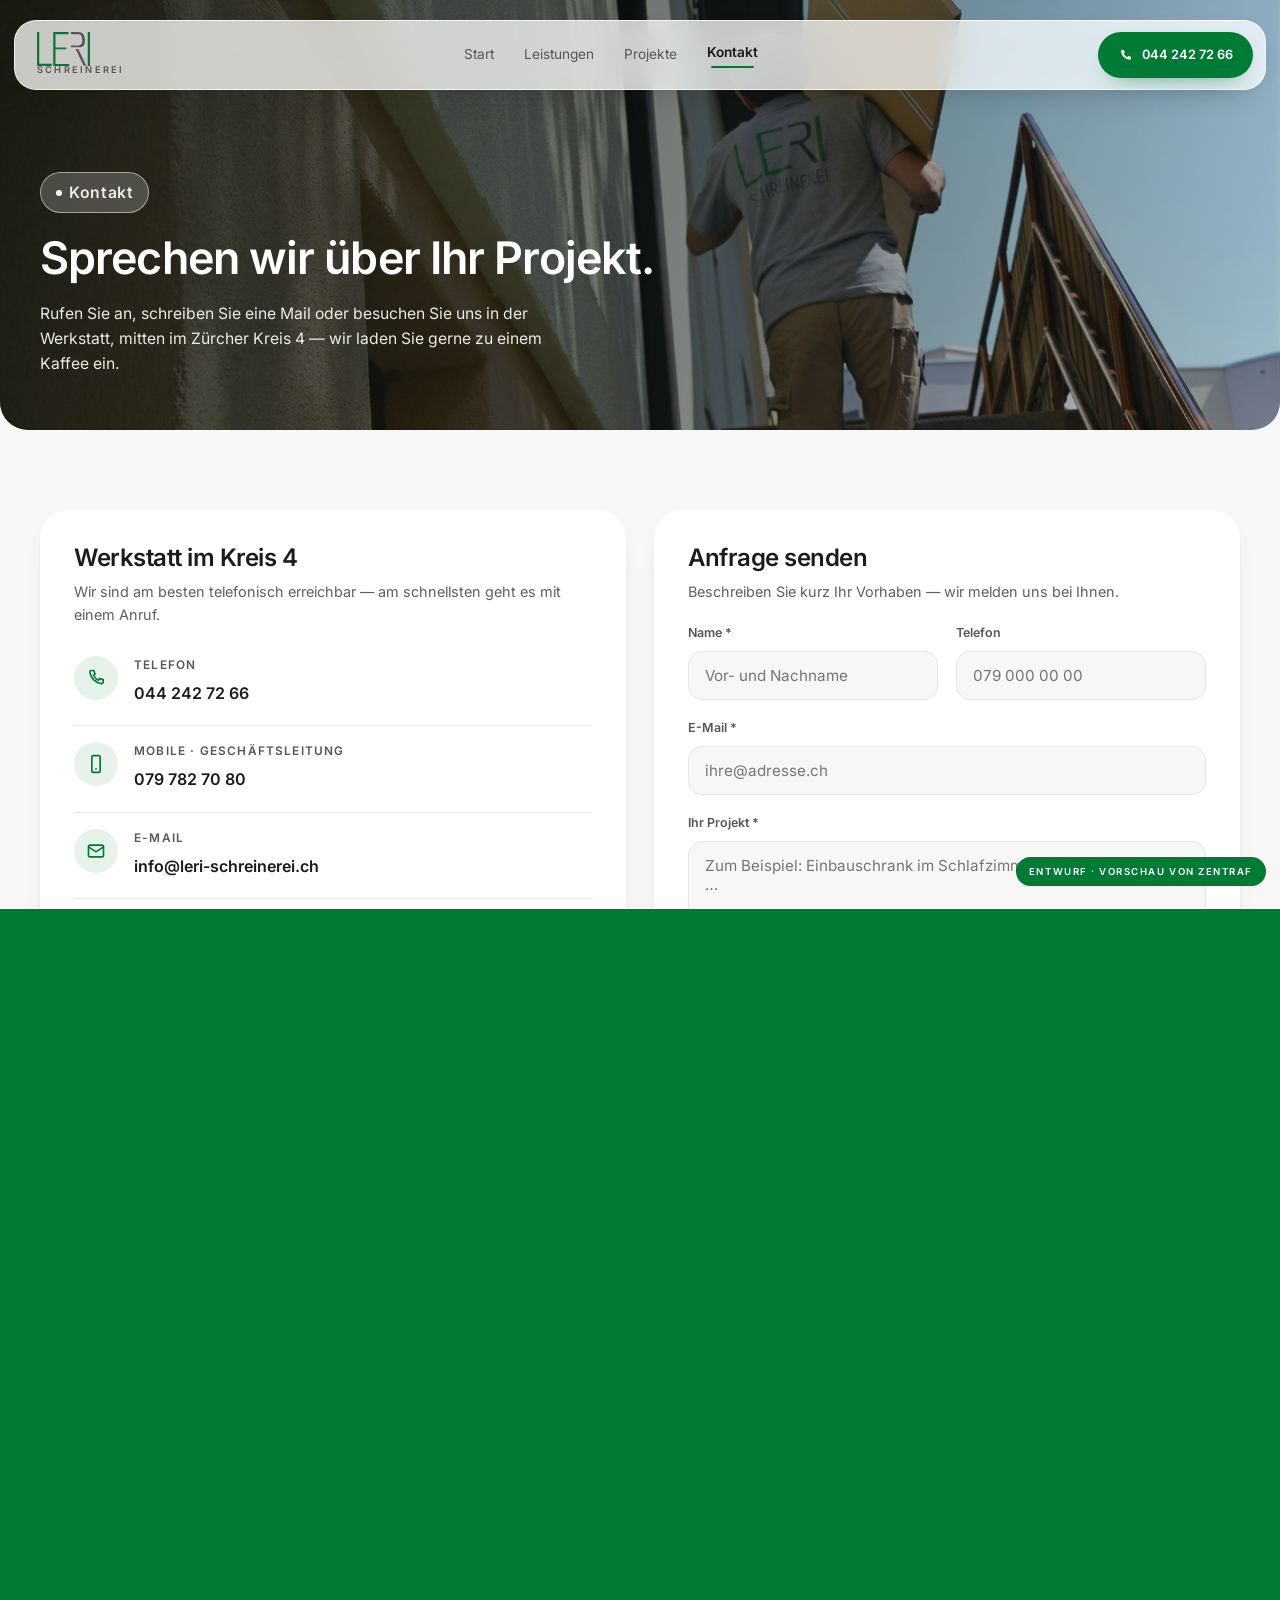
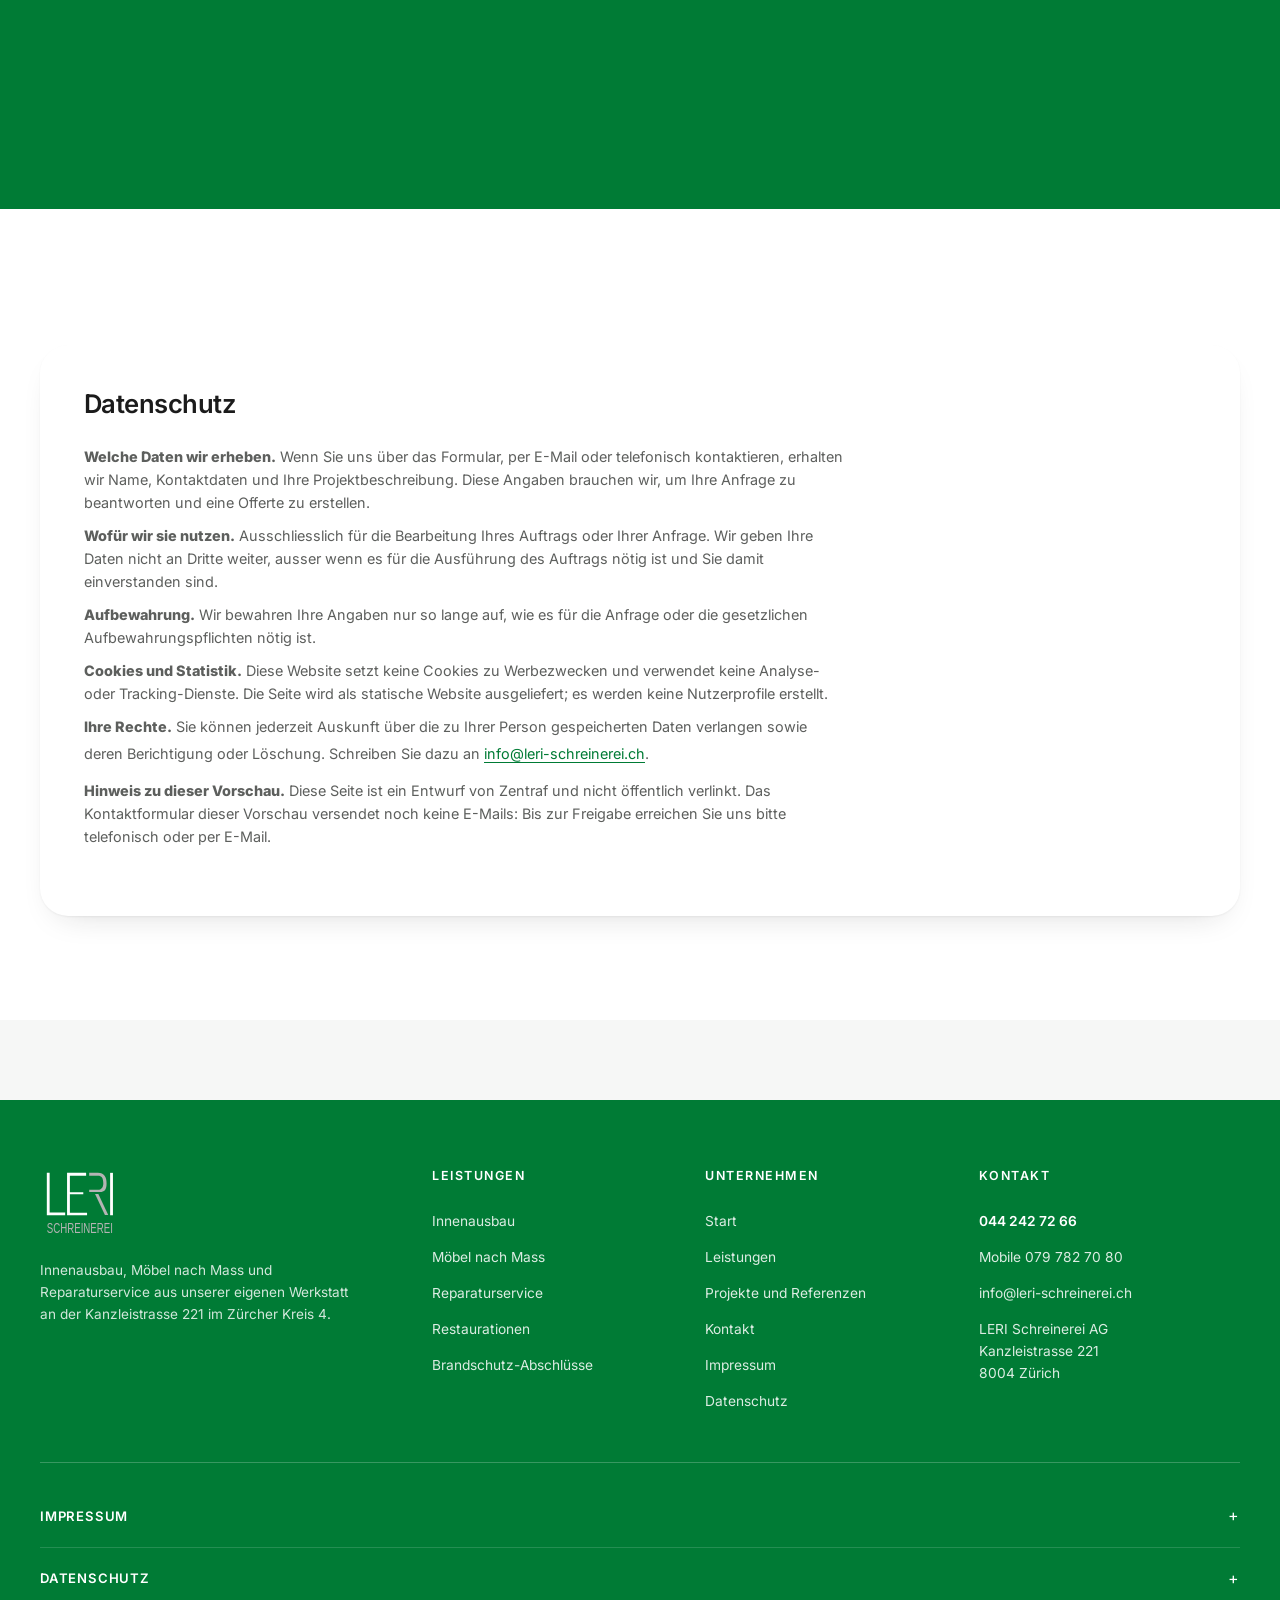
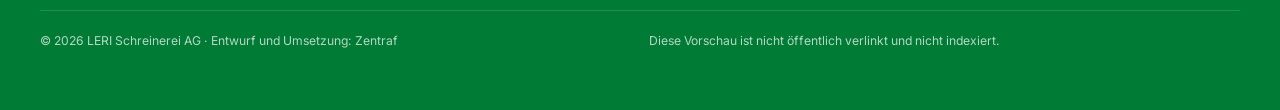
==== kontakt.html @ c2c002e2 "LERI Schreinerei AG — web v3: segunda versión (estructura de plantilla, marca de LERI) Estructura bl" ====
<!DOCTYPE html>
<html lang="de">
<head>
<meta charset="utf-8">
<meta name="viewport" content="width=device-width, initial-scale=1">
<!-- Borrador: no se indexa y no se toca el dominio del cliente hasta que él diga sí -->
<meta name="robots" content="noindex, nofollow">
<title>Kontakt und Anfahrt | LERI Schreinerei AG, Kanzleistrasse 221, 8004 Zürich</title>
<meta name="description" content="Kontakt zur LERI Schreinerei AG: Kanzleistrasse 221, 8004 Zürich, Telefon 044 242 72 66, info@leri-schreinerei.ch. Anfrageformular, Impressum und Datenschutz.">
<meta property="og:type" content="website">
<meta property="og:site_name" content="LERI Schreinerei AG">
<meta property="og:title" content="Kontakt und Anfahrt | LERI Schreinerei AG, Kanzleistrasse 221, 8004 Zürich">
<meta property="og:description" content="Kontakt zur LERI Schreinerei AG: Kanzleistrasse 221, 8004 Zürich, Telefon 044 242 72 66, info@leri-schreinerei.ch. Anfrageformular, Impressum und Datenschutz.">
<meta property="og:image" content="https://zentraf-official.github.io/leri-schreinerei-v3/assets/og-image.png">
<meta property="og:image:width" content="1200">
<meta property="og:image:height" content="630">
<meta property="og:url" content="https://zentraf-official.github.io/leri-schreinerei-v3/kontakt.html">
<meta name="theme-color" content="#007B35">
<link rel="icon" href="assets/favicon.svg" type="image/svg+xml">
<link rel="icon" href="assets/favicon.png" sizes="512x512">
<link rel="apple-touch-icon" href="assets/favicon.png">
<link rel="preload" as="font" type="font/woff2" href="assets/fuentes/inter-400.woff2" crossorigin>
<link rel="preload" as="font" type="font/woff2" href="assets/fuentes/inter-600.woff2" crossorigin>
<link rel="stylesheet" href="styles.css">
<script>
  /* Alles, was sich bewegt, startet nur mit JavaScript. Läuft es nicht, zeigt die
     Seite nach 3 Sekunden alles ohne Animation — niemand sieht eine leere Seite.
     Und die Ladeschicht hat in styles.css ihr eigenes «[hidden]{display:none}». */
  document.documentElement.classList.add('js');
  try {
    if (sessionStorage.getItem('leri-transicion')) {
      document.documentElement.classList.add('viene-de-transicion');
      sessionStorage.removeItem('leri-transicion');
    }
  } catch (e) {}
  setTimeout(function () {
    if (!window.__leriListo) document.documentElement.classList.remove('js');
  }, 3000);
</script>
<script type="application/ld+json">
{
  "@context": "https://schema.org",
  "@type": "Carpenter",
  "name": "LERI Schreinerei AG",
  "description": "Schreinerei in Zürich: Innenausbau, Möbel nach Mass und Reparaturservice.",
  "image": "https://zentraf-official.github.io/leri-schreinerei-v3/assets/og-image.png",
  "url": "https://zentraf-official.github.io/leri-schreinerei-v3/kontakt.html",
  "telephone": "+41442427266",
  "email": "info@leri-schreinerei.ch",
  "address": {
    "@type": "PostalAddress",
    "streetAddress": "Kanzleistrasse 221",
    "postalCode": "8004",
    "addressLocality": "Zürich",
    "addressCountry": "CH"
  },
  "areaServed": { "@type": "City", "name": "Zürich" },
  "employee": [
    { "@type": "Person", "name": "Arbnor Begaj", "jobTitle": "Geschäftsleiter" },
    { "@type": "Person", "name": "Thomas Russer", "jobTitle": "Schreiner, Monteur" },
    { "@type": "Person", "name": "Martin Bozic", "jobTitle": "Schreiner, CNC-Maschinist" },
    { "@type": "Person", "name": "Marek Eck", "jobTitle": "Lernender" }
  ],
  "makesOffer": [
    { "@type": "Offer", "itemOffered": { "@type": "Service", "name": "Innenausbau" } },
    { "@type": "Offer", "itemOffered": { "@type": "Service", "name": "Möbel nach Mass" } },
    { "@type": "Offer", "itemOffered": { "@type": "Service", "name": "Reparaturservice" } }
  ]
}
</script>
</head>
<body>

  <!-- ══ CARGA: una junta de carpintería que se dibuja (CSS y SVG propios) ══ -->
  <div class="carga" id="carga" hidden>
    <div class="carga__caja" id="cargaTexto">
      <img class="carga__logo" src="assets/logo.svg" alt="LERI Schreinerei AG" width="340" height="314">
      <p class="carga__frase">Ihr Schreiner. <em>Einer für Alles.</em></p>
      <p class="carga__lema">Schreinerei im Zürcher Kreis 4</p>
      <svg class="carga__junta" viewBox="0 0 400 40" preserveAspectRatio="none" aria-hidden="true">
        <path class="j1" pathLength="1" vector-effect="non-scaling-stroke"
              d="M4 26 H118 L136 4 H176 L194 26 H212 L230 4 H270 L288 26 H396"/>
      </svg>
      <div class="carga__linea"><i id="cargaBarra"></i></div>
      <p class="carga__num"><span id="cargaNum">0</span> %</p>
    </div>
    <p class="carga__nota">LERI Schreinerei AG · Kanzleistrasse 221 · 8004 Zürich</p>
  </div>

  <!-- ══ CORTINA ENTRE PÁGINAS ══ -->
  <div class="velo" id="velo" aria-hidden="true"><span></span><span></span><span></span><span></span><span></span></div>

  <div class="progreso" id="progreso"></div>
  <div class="aviso">Entwurf · Vorschau von Zentraf</div>

  <!-- ══ CABECERA EN PASTILLA ══ -->
  <header class="barra" id="barra">
    <div class="barra__caja">
      <a class="barra__logo" href="index.html" aria-label="LERI Schreinerei AG — Startseite">
        <span class="logo-texto"><svg class="logo-marca" viewBox="29 29 281 180" role="img" aria-label="LERI" width="53" height="34">
        <path fill="#007B35" d="M29 29h12v168h66v12H29z"/>
        <path fill="#007B35" d="M115 29h81v12h-69v70h57v9h-57v78h73v11h-85z"/>
        <path fill="#007B35" d="M298 29h12v180h-12z"/>
        <g fill="#565655">
          <path d="M209 29h37c27 0 37 18 37 45 0 27-10 36-28 36h-46v-9h37c15 0 23-11 23-27 0-24-7-33-23-33h-37z"/>
          <path d="M234 119h14l42 89h-14z"/>
        </g>
      </svg><span class="logo-palabra">SCHREINEREI</span></span>
      </a>
      <nav class="barra__menu" aria-label="Hauptmenü">
        <a href="index.html">Start</a>
        <a href="leistungen.html">Leistungen</a>
        <a href="projekte.html">Projekte</a>
        <a href="kontakt.html" class="activo">Kontakt</a>
      </nav>
      <details class="barra__movil" id="menuMovil">
        <summary aria-label="Menü öffnen"><svg viewBox="0 0 24 24" aria-hidden="true"><path d="M4 7h16M4 12h16M4 17h16"/></svg></summary>
        <div class="barra__panel">
          <a href="index.html">Start</a>
          <a href="leistungen.html">Leistungen</a>
          <a href="projekte.html">Projekte</a>
          <a href="kontakt.html" class="activo">Kontakt</a>
        </div>
      </details>
      <a class="barra__tel" href="tel:+41442427266"><svg viewBox="0 0 24 24" aria-hidden="true"><path d="M6.6 3h2.8l1.5 4.3-1.9 1.4a13.2 13.2 0 0 0 5.9 5.9l1.4-1.9L20.6 14v2.8a2 2 0 0 1-2.2 2A16.8 16.8 0 0 1 4.6 5.2 2 2 0 0 1 6.6 3Z"/></svg><span>044 242 72 66</span></a>
    </div>
  </header>

<main>
  <section class="phero">
    <div class="phero__media">
      <img src="assets/fotos/montage-1800.jpg" alt="Monteur von LERI unterwegs in Zürich" width="1800" height="1200">
    </div>
    <div class="phero__velo"></div>
    <div class="wrap">
      <div class="phero__texto">
        <p class="pastilla pastilla--claro"><i></i>Kontakt</p>
        <h1 data-lineas>Sprechen wir über Ihr Projekt.</h1>
        <p>Rufen Sie an, schreiben Sie eine Mail oder besuchen Sie uns in der Werkstatt, mitten im
           Zürcher Kreis 4 — wir laden Sie gerne zu einem Kaffee ein.</p>
      </div>
    </div>
  </section>

  <section class="sec">
    <div class="wrap">
      <div class="contacto__rejilla">
        <div class="datos" data-anim>
          <h2 style="font-size:1.5rem;margin-bottom:8px">Werkstatt im Kreis 4</h2>
          <p style="font-size:.9rem;color:var(--gris-texto);margin-bottom:14px">Wir sind am besten
            telefonisch erreichbar — am schnellsten geht es mit einem Anruf.</p>
          <div class="datos__linea">
            <div class="datos__icono"><svg viewBox="0 0 24 24" aria-hidden="true"><path d="M6.6 3h2.8l1.5 4.3-1.9 1.4a13.2 13.2 0 0 0 5.9 5.9l1.4-1.9L20.6 14v2.8a2 2 0 0 1-2.2 2A16.8 16.8 0 0 1 4.6 5.2 2 2 0 0 1 6.6 3Z"/></svg></div>
            <div><b>Telefon</b><a href="tel:+41442427266">044 242 72 66</a></div>
          </div>
          <div class="datos__linea">
            <div class="datos__icono"><svg viewBox="0 0 24 24" aria-hidden="true"><rect x="7" y="2" width="10" height="20" rx="2"/><path d="M11 18h2"/></svg></div>
            <div><b>Mobile · Geschäftsleitung</b><a href="tel:+41797827080">079 782 70 80</a></div>
          </div>
          <div class="datos__linea">
            <div class="datos__icono"><svg viewBox="0 0 24 24" aria-hidden="true"><rect x="3" y="5" width="18" height="14" rx="2"/><path d="m3 7 9 6 9-6"/></svg></div>
            <div><b>E-Mail</b><a href="mailto:info@leri-schreinerei.ch">info@leri-schreinerei.ch</a></div>
          </div>
          <div class="datos__linea">
            <div class="datos__icono"><svg viewBox="0 0 24 24" aria-hidden="true"><path d="M12 21s7-6.1 7-11a7 7 0 1 0-14 0c0 4.9 7 11 7 11Z"/><circle cx="12" cy="10" r="2.6"/></svg></div>
            <div><b>Adresse</b><address>LERI Schreinerei AG<br> Kanzleistrasse 221<br> 8004 Zürich</address>
              <a href="https://www.google.com/maps/search/?api=1&amp;query=Kanzleistrasse+221%2C+8004+Z%C3%BCrich" target="_blank" rel="noopener" style="font-size:.85rem">Route in Google Maps öffnen ↗</a></div>
          </div>
        </div>
        <form class="form" id="form" novalidate data-anim>
          <h2 style="font-size:1.5rem;margin-bottom:8px">Anfrage senden</h2>
          <p style="font-size:.9rem;color:var(--gris-texto);margin-bottom:20px">Beschreiben Sie kurz
            Ihr Vorhaben — wir melden uns bei Ihnen.</p>
          <div class="fila2">
            <label>Name *<input type="text" name="nombre" required autocomplete="name" placeholder="Vor- und Nachname"></label>
            <label>Telefon<input type="tel" name="telefono" autocomplete="tel" placeholder="079 000 00 00"></label>
          </div>
          <label>E-Mail *<input type="email" name="email" required autocomplete="email" placeholder="ihre@adresse.ch"></label>
          <label>Ihr Projekt *<textarea name="mensaje" rows="5" required placeholder="Zum Beispiel: Einbauschrank im Schlafzimmer, 3 m breit, Holz hell …"></textarea></label>
          <input class="hp" type="text" name="_trampa" tabindex="-1" autocomplete="off" aria-hidden="true">
          <button class="btn btn--verde btn--ancho" type="submit">Anfrage senden<svg viewBox="0 0 24 24" fill="none" stroke="currentColor" stroke-width="2.2" stroke-linecap="round" stroke-linejoin="round" aria-hidden="true"><path d="M5 12h14M13 6l6 6-6 6"/></svg></button>
          <p class="form__nota">Ihre Angaben nutzen wir nur, um Ihre Anfrage zu beantworten — mehr
            dazu in der <a href="#datenschutz">Datenschutzerklärung</a>.</p>
          <p class="form__ok" id="formOk" hidden></p>
        </form>
      </div>
      <div class="nota-caja" data-anim>
        <h3>Termine und Aufmasse</h3>
        <p>Werkstattbesuche und Aufmasse machen wir nach Vereinbarung — am besten kurz anrufen, dann
          sind wir garantiert da.</p>
      </div>
      <div class="nota-caja" data-anim id="stellen">
        <h3>Wir stellen ein: Schreiner*in EFZ gesucht</h3>
        <p>Anstellung nach GAV Schreinergewerbe, vollständig eingerichtete Werkstatt,
          Montagefahrzeug und ein zentraler Arbeitsplatz in der Stadt Zürich. Bewerbung an
          <a href="mailto:info@leri-schreinerei.ch">info@leri-schreinerei.ch</a> — Fragen beantwortet Arbnor Begaj unter
          <a href="tel:+41442427266">044 242 72 66</a>.</p>
      </div>
    </div>
  </section>

  <section class="sec sec--clara">
    <div class="wrap">
      <div class="legal-sec" id="impressum" data-anim>
        <h2>Impressum</h2>
        <div class="legal">
          <p><strong>LERI Schreinerei AG</strong><br> Kanzleistrasse 221, 8004 Zürich, Schweiz</p>
          <p>Telefon 044 242 72 66 · Mobile 079 782 70 80<br> E-Mail <a href="mailto:info@leri-schreinerei.ch">info@leri-schreinerei.ch</a></p>
          <p>Vertretungsberechtigt: Arbnor Begaj, Geschäftsleiter, eidg. dipl. Werkmeister HF,
             dipl. Betriebsökonom NDS HF.</p>
          <p>Handelsregister- und MWST-Nummer ergänzen wir gerne auf Angabe des Kunden.</p>
        </div>
      </div>
      <div class="legal-sec" data-anim>
        <h2>Datenschutz</h2>
        <div class="legal">
          <p><strong>Welche Daten wir erheben.</strong> Wenn Sie uns über das Formular, per E-Mail
             oder telefonisch kontaktieren, erhalten wir Name, Kontaktdaten und Ihre
             Projektbeschreibung. Diese Angaben brauchen wir, um Ihre Anfrage zu beantworten und eine
             Offerte zu erstellen.</p>
          <p><strong>Wofür wir sie nutzen.</strong> Ausschliesslich für die Bearbeitung Ihres Auftrags
             oder Ihrer Anfrage. Wir geben Ihre Daten nicht an Dritte weiter, ausser wenn es für die
             Ausführung des Auftrags nötig ist und Sie damit einverstanden sind.</p>
          <p><strong>Aufbewahrung.</strong> Wir bewahren Ihre Angaben nur so lange auf, wie es für die
             Anfrage oder die gesetzlichen Aufbewahrungspflichten nötig ist.</p>
          <p><strong>Cookies und Statistik.</strong> Diese Website setzt keine Cookies zu Werbezwecken
             und verwendet keine Analyse- oder Tracking-Dienste. Die Seite wird als statische Website
             ausgeliefert; es werden keine Nutzerprofile erstellt.</p>
          <p><strong>Ihre Rechte.</strong> Sie können jederzeit Auskunft über die zu Ihrer Person
             gespeicherten Daten verlangen sowie deren Berichtigung oder Löschung. Schreiben Sie dazu
             an <a href="mailto:info@leri-schreinerei.ch">info@leri-schreinerei.ch</a>.</p>
          <p><strong>Hinweis zu dieser Vorschau.</strong> Diese Seite ist ein Entwurf von Zentraf und
             nicht öffentlich verlinkt. Das Kontaktformular dieser Vorschau versendet noch keine
             E-Mails: Bis zur Freigabe erreichen Sie uns bitte telefonisch oder per E-Mail.</p>
        </div>
      </div>
    </div>
  </section>
</main>

  <!-- ══ PIE ══ -->
  <footer class="pie">
    <div class="wrap">
      <div class="pie__top">
        <div class="pie__marca">
          <img src="assets/logo-blanco.svg" alt="LERI Schreinerei AG" width="340" height="314">
          <p>Innenausbau, Möbel nach Mass und Reparaturservice aus unserer eigenen Werkstatt an der
             Kanzleistrasse 221 im Zürcher Kreis 4.</p>
        </div>
        <div>
          <h5>Leistungen</h5>
          <div class="pie__lista">
            <a href="leistungen.html#innenausbau">Innenausbau</a>
            <a href="leistungen.html#moebel">Möbel nach Mass</a>
            <a href="leistungen.html#reparatur">Reparaturservice</a>
            <a href="leistungen.html#moebel">Restaurationen</a>
            <a href="leistungen.html#innenausbau">Brandschutz-Abschlüsse</a>
          </div>
        </div>
        <div>
          <h5>Unternehmen</h5>
          <div class="pie__lista">
            <a href="index.html">Start</a>
            <a href="leistungen.html">Leistungen</a>
            <a href="projekte.html">Projekte und Referenzen</a>
            <a href="kontakt.html">Kontakt</a>
            <a href="kontakt.html#impressum">Impressum</a>
            <a href="kontakt.html#datenschutz">Datenschutz</a>
          </div>
        </div>
        <div>
          <h5>Kontakt</h5>
          <div class="pie__lista">
            <a class="destacado" href="tel:+41442427266">044 242 72 66</a>
            <a href="tel:+41797827080">Mobile 079 782 70 80</a>
            <a href="mailto:info@leri-schreinerei.ch">info@leri-schreinerei.ch</a>
            <p>LERI Schreinerei AG<br> Kanzleistrasse 221<br> 8004 Zürich</p>
          </div>
        </div>
      </div>
      <div class="pie__legal">
        <details>
          <summary>Impressum</summary>
          <div class="legal">
            <p>LERI Schreinerei AG · Kanzleistrasse 221 · 8004 Zürich · Schweiz<br> 
               Telefon 044 242 72 66 · Mobile 079 782 70 80 · info@leri-schreinerei.ch</p>
            <p>Vertretungsberechtigt: Arbnor Begaj, Geschäftsleiter, eidg. dipl. Werkmeister HF,
               dipl. Betriebsökonom NDS HF.</p>
            <p>Handelsregister- und MWST-Nummer ergänzen wir gerne auf Angabe des Kunden.</p>
          </div>
        </details>
        <details id="datenschutz">
          <summary>Datenschutz</summary>
          <div class="legal">
            <p>Wir erheben nur die Daten, die Sie uns über das Kontaktformular, per E-Mail oder
               telefonisch mitteilen (Name, Kontaktdaten, Projektbeschreibung). Diese Angaben
               verwenden wir ausschliesslich zur Bearbeitung Ihrer Anfrage und geben sie nicht an
               Dritte weiter.</p>
            <p>Diese Website setzt keine Cookies zu Werbezwecken und benutzt keine Analyse- oder
               Tracking-Dienste. Sie können jederzeit Auskunft über Ihre gespeicherten Daten oder
               deren Löschung verlangen: <a href="mailto:info@leri-schreinerei.ch">info@leri-schreinerei.ch</a>.</p>
          </div>
        </details>
        <div class="pie__credito">
          <span>© <span class="anio">2026</span> LERI Schreinerei AG · Entwurf und Umsetzung: Zentraf</span>
          <span>Diese Vorschau ist nicht öffentlich verlinkt und nicht indexiert.</span>
        </div>
      </div>
    </div>
  </footer>

  <!-- ══ VISTA AMPLIADA ══ -->
  <div class="luz" id="luz" hidden role="dialog" aria-modal="true" aria-label="Bildansicht">
    <button id="luzCerrar" type="button" aria-label="Schliessen">✕</button>
    <img id="luzImg" src="" alt="">
    <p id="luzCap"></p>
  </div>

<script src="app.js"></script>
</body>
</html>
---- styles.css ----
/* ═══════════════════════════════════════════════════════════════════════════
   LERI SCHREINEREI AG — web v3 (segunda versión)
   Estructura copiada de la plantilla «hvac-management» que eligió el socio;
   marca, colores, logotipo y fotos son los de LERI, medidos y reales.

   Reglas de esta hoja:
     · El color de acción es SU verde (#007B35), el gris es SU gris (#565655).
     · Esquinas muy redondeadas, sombras suaves, mucho aire entre bloques.
     · Tipografía Inter servida desde esta misma web (nada de CDN).
     · Todo lo animado vive bajo `html.js`: si el JavaScript falla, la web se ve
       entera e inmóvil. Ninguna capa tapa la pantalla (error R23).
   ═══════════════════════════════════════════════════════════════════════════ */

@font-face{font-family:'Inter'; font-style:normal; font-weight:400; font-display:swap;
  src:url('assets/fuentes/inter-400.woff2') format('woff2')}
@font-face{font-family:'Inter'; font-style:normal; font-weight:600; font-display:swap;
  src:url('assets/fuentes/inter-600.woff2') format('woff2')}
@font-face{font-family:'Inter'; font-style:normal; font-weight:800; font-display:swap;
  src:url('assets/fuentes/inter-800.woff2') format('woff2')}

:root{
  /* marca del cliente, tomada píxel a píxel de su logo (ver FICHA.md) */
  --verde:#007B35;          /* color de acción */
  --verde-osc:#00612a;
  --verde-suave:#e7f2ea;    /* fondo de pastillas y detalles */
  --gris:#565655;           /* su gris */
  --tinta:#1b1b1b;          /* titulares (el mismo tono que ya usaba la v1) */
  --gris-texto:#5d5f5d;
  --linea:#e5e7e5;
  --fondo:#f6f7f6;          /* el «casi blanco» de la plantilla */
  --blanco:#fff;
  --r:24px; --r-g:28px; --r-p:14px;
  --sombra:0 1px 2px rgba(27,27,27,.05), 0 14px 34px -20px rgba(27,27,27,.22);
  --sombra-alta:0 2px 4px rgba(27,27,27,.05), 0 30px 60px -30px rgba(27,27,27,.32);
  --ancho:1260px;           /* ancho de contenido de la plantilla, medido */
  --ease:cubic-bezier(.22,1,.36,1);
  --f:'Inter',-apple-system,BlinkMacSystemFont,'Helvetica Neue',Arial,sans-serif;
}
*,*::before,*::after{box-sizing:border-box}
html{scroll-behavior:smooth}
body{margin:0; background:var(--fondo); color:var(--gris);
  font-family:var(--f); font-size:16px; line-height:1.6;
  -webkit-font-smoothing:antialiased; overflow-x:hidden}
img{max-width:100%; display:block; height:auto}
a{color:inherit; text-decoration:none}
h1,h2,h3,h4{margin:0; color:var(--tinta); font-weight:600; letter-spacing:-.02em; line-height:1.15}
p{margin:0 0 1em}
p:last-child{margin-bottom:0}
::selection{background:var(--verde); color:#fff}
:focus-visible{outline:3px solid var(--verde); outline-offset:3px; border-radius:6px}

/* ── rejilla de contenido: misma medida que la plantilla (1260 px + 40 de aire) ── */
.wrap{width:100%; max-width:calc(var(--ancho) + 80px); margin:0 auto; padding:0 40px}
.sec{padding:80px 0; position:relative}
.sec--clara{background:var(--blanco)}
/* con la cabecera flotante, un enlace a #ancla tiene que dejar aire arriba */
[id]{scroll-margin-top:112px}

/* ── estados de animación: SOLO con JavaScript (si falla, todo se ve) ── */
html.js [data-anim]{opacity:0; transform:translateY(26px)}
html.js [data-anim].dentro{opacity:1; transform:none;
  transition:opacity .7s var(--ease), transform .7s var(--ease)}
html.js .linea-mask{display:block; overflow:hidden; padding-bottom:.06em; margin-bottom:-.06em}
html.js .linea-mask > span{display:block; transform:translateY(105%);
  transition:transform .9s var(--ease)}
html.js .linea-mask.dentro > span{transform:none}

/* ══ CARGA (carpintería dibujada con CSS/SVG propio: nada de vídeo) ══ */
.carga{position:fixed; inset:0; z-index:300; background:var(--blanco);
  display:flex; align-items:center; justify-content:center; overflow:hidden}
/* Sin esto, el `display:flex` de arriba gana al `hidden` del HTML y, sin JavaScript,
   la capa de carga tapa la web entera. Es el error R23, ya cometido dos veces. */
.carga[hidden]{display:none}
.carga__caja{position:relative; z-index:2; text-align:center; padding:0 30px; width:min(440px,86vw)}
.carga__logo{height:76px; width:auto; margin:0 auto 22px}
.carga__frase{color:var(--tinta); font-size:1rem; font-weight:600; letter-spacing:-.01em; margin:0 0 4px}
.carga__frase em{color:var(--verde); font-style:normal}
.carga__lema{color:var(--gris); font-size:.8rem; margin:0 0 26px}
.carga__junta{width:100%; height:44px; margin:0 auto 18px; display:block}
.carga__junta path{fill:none; stroke-width:2.2; stroke-linecap:round; stroke-linejoin:round;
  stroke-dasharray:1; stroke-dashoffset:1;
  animation:juntaTraza 1.25s var(--ease) forwards}
.carga__junta .j1{stroke:var(--verde); animation-delay:.05s}
.carga__junta .j2{stroke:#d9dcd9; animation-delay:.35s}
@keyframes juntaTraza{to{stroke-dashoffset:0}}
.carga__linea{width:100%; height:3px; border-radius:3px; background:var(--linea); overflow:hidden; margin:0 0 10px}
.carga__linea i{display:block; height:100%; width:0; background:var(--verde); border-radius:3px}
.carga__num{color:var(--gris); font-size:.72rem; letter-spacing:.2em; margin:0}
.carga__nota{position:absolute; left:0; right:0; bottom:34px; text-align:center; color:#9a9c9a;
  font-size:.66rem; letter-spacing:.22em; text-transform:uppercase}
.carga--fuera{animation:cargaSube .8s cubic-bezier(.76,0,.24,1) forwards}
@keyframes cargaSube{to{transform:translateY(-101%)}}

/* ══ CORTINA ENTRE PÁGINAS ══ */
.velo{position:fixed; inset:0; z-index:250; pointer-events:none; display:flex}
.velo span{flex:1; background:var(--verde); transform:translateY(101%)}
.velo.activo{pointer-events:all}
.velo--dentro span{transform:translateY(0)}

/* ══ AVISO DE BORRADOR + BARRA DE PROGRESO ══ */
.progreso{position:fixed; top:0; left:0; height:3px; width:0; background:var(--verde); z-index:95; display:none}
html.js .progreso{display:block}
.aviso{position:fixed; right:14px; bottom:14px; z-index:80; background:var(--verde); color:#fff;
  font-size:.6rem; letter-spacing:.16em; text-transform:uppercase; padding:7px 13px;
  border-radius:999px; font-weight:600; box-shadow:var(--sombra)}

/* ══ CABECERA EN PASTILLA (flotante, con desenfoque) ══ */
.barra{position:fixed; top:20px; left:50%; transform:translateX(-50%); z-index:90;
  width:min(1284px,calc(100% - 28px)); transition:top .4s var(--ease)}
.barra__caja{position:relative; display:flex; align-items:center; justify-content:space-between; gap:16px;
  padding:11px 12px 11px 22px; border-radius:22px;
  background:rgba(255,255,255,.76); -webkit-backdrop-filter:blur(16px) saturate(1.5);
  backdrop-filter:blur(16px) saturate(1.5);
  border:1px solid rgba(255,255,255,.75); box-shadow:0 12px 34px -20px rgba(27,27,27,.4)}
.barra--pegada .barra__caja{background:rgba(255,255,255,.93); box-shadow:0 16px 40px -22px rgba(27,27,27,.5)}
.barra__logo{display:flex; align-items:center; gap:11px}
.barra__logo img{height:42px; width:auto}
.logo-marca{height:34px; width:auto; display:block}
.logo-palabra{font-size:.58rem; letter-spacing:.24em; color:var(--gris); font-weight:600; display:block; margin-top:-3px}
.pie .logo-marca{height:44px}
.pie .logo-palabra{color:rgba(255,255,255,.8)}
.barra__nombre{font-size:.82rem; font-weight:600; color:var(--tinta); line-height:1.15; display:none}
.barra__menu{display:flex; align-items:center; gap:4px}
.barra__menu a{font-size:.855rem; color:var(--gris); padding:7px 13px; border-radius:999px;
  transition:color .25s, background .25s}
.barra__menu a:hover{color:var(--tinta); background:rgba(0,123,53,.07)}
.barra__menu a.activo{color:var(--tinta); font-weight:600}
.barra__menu a.activo::after{content:''; display:block; height:2px; border-radius:2px;
  background:var(--verde); margin:3px 4px 0}

/* el teléfono, siempre visible y pulsable (también en el móvil) */
.barra__tel{display:inline-flex; align-items:center; gap:9px; height:46px; padding:0 20px;
  border-radius:999px; background:var(--verde); color:#fff; font-size:.8rem; font-weight:600;
  white-space:nowrap; box-shadow:0 10px 24px -14px rgba(0,123,53,.8);
  transition:background .25s, transform .25s var(--ease)}
.barra__tel:hover{background:var(--verde-osc); transform:translateY(-2px)}
.barra__tel svg{width:15px; height:15px; fill:currentColor; flex:none}

/* menú de móvil: HTML nativo (<details>), funciona sin una línea de JavaScript */
.barra__movil{display:none}
.barra__movil summary{list-style:none; cursor:pointer; width:44px; height:44px; border-radius:14px;
  display:flex; align-items:center; justify-content:center; background:rgba(0,123,53,.08); color:var(--verde)}
.barra__movil summary::-webkit-details-marker{display:none}
.barra__movil summary svg{width:20px; height:20px; fill:none; stroke:currentColor; stroke-width:2.2; stroke-linecap:round}
.barra__movil[open] summary{background:var(--verde); color:#fff}
.barra__panel{position:absolute; right:6px; top:calc(100% + 6px); width:min(300px,82vw); background:var(--blanco);
  border-radius:20px; box-shadow:var(--sombra-alta); padding:10px; display:flex; flex-direction:column;
  border:1px solid var(--linea)}
.barra__panel a{padding:12px 14px; border-radius:14px; font-size:.95rem; color:var(--tinta)}
.barra__panel a:hover,.barra__panel a.activo{background:var(--verde-suave); color:var(--verde-osc)}

/* botones tipo pastilla */
.btn{display:inline-flex; align-items:center; justify-content:center; gap:9px;
  height:46px; padding:0 24px; border-radius:999px; border:0; cursor:pointer;
  font-family:inherit; font-size:.82rem; font-weight:600; letter-spacing:.005em;
  transition:transform .25s var(--ease), background .25s, box-shadow .25s, color .25s}
.btn svg{width:15px; height:15px; flex:none}
.btn--verde{background:var(--verde); color:#fff; box-shadow:0 10px 24px -12px rgba(0,123,53,.75)}
.btn--verde:hover{background:var(--verde-osc); transform:translateY(-2px)}
.btn--claro{background:rgba(255,255,255,.94); color:var(--verde-osc); box-shadow:0 10px 24px -16px rgba(27,27,27,.5)}
.btn--claro:hover{background:#fff; transform:translateY(-2px)}
.btn--borde{background:var(--blanco); color:var(--tinta); border:1px solid var(--linea); box-shadow:var(--sombra)}
.btn--borde:hover{border-color:#cfd3cf; transform:translateY(-2px)}
.btn--gris{background:var(--verde-suave); color:var(--verde-osc)}
.btn--gris:hover{background:#daeade; transform:translateY(-2px)}
.btn--pequeno{height:40px; padding:0 18px; font-size:.78rem}
.btn--ancho{width:100%}

/* pastilla pequeña que corona cada bloque */
.pastilla{display:inline-flex; align-items:center; gap:7px; background:var(--blanco);
  border:1px solid var(--linea); border-radius:999px; padding:7px 15px;
  font-size:.72rem; font-weight:600; letter-spacing:.04em; color:var(--verde-osc);
  box-shadow:0 2px 8px -4px rgba(27,27,27,.18)}
.pastilla i{width:6px; height:6px; border-radius:50%; background:var(--verde); display:block}
.pastilla--claro{background:rgba(255,255,255,.2); border-color:rgba(255,255,255,.5); color:#fff;
  -webkit-backdrop-filter:blur(8px); backdrop-filter:blur(8px); box-shadow:none}
.pastilla--claro i{background:#fff}

/* cabeza de bloque centrada */
.cabeza{text-align:center; max-width:720px; margin:0 auto 52px}
.cabeza .pastilla{margin-bottom:20px}
.cabeza h2{font-size:clamp(1.95rem,3.3vw,2.95rem); margin-bottom:14px}
.cabeza p{font-size:1.02rem; color:var(--gris-texto); margin:0 auto; max-width:600px}
.cabeza--izq{text-align:left; margin-left:0; margin-right:0}
.cabeza--izq p{margin-left:0}

/* ══ HERO ══ */
.hero{position:relative; min-height:100svh; display:flex; align-items:flex-end;
  padding:150px 0 54px; overflow:hidden; border-radius:0 0 var(--r-g) var(--r-g)}
.hero__media{position:absolute; inset:0}
.hero__media img{width:100%; height:100%; object-fit:cover; object-position:50% 42%}
.hero__velo{position:absolute; inset:0;
  background:linear-gradient(105deg,rgba(12,20,15,.88) 0%,rgba(12,20,15,.6) 42%,rgba(12,20,15,.15) 72%,rgba(12,20,15,.35) 100%)}
.hero__texto{position:relative; z-index:2; width:100%}
.hero__caja{max-width:640px}
.hero .pastilla{margin-bottom:22px}
.hero h1{color:#fff; font-size:clamp(2.35rem,4vw,3.6rem); font-weight:600; letter-spacing:-.03em;
  margin-bottom:20px; text-shadow:0 2px 18px rgba(0,0,0,.28)}
.hero h1 em{font-style:normal; color:#fff}
.hero__sub{color:rgba(255,255,255,.9); font-size:1rem; max-width:470px; margin-bottom:30px}
.hero__acciones{display:flex; flex-wrap:wrap; gap:12px; margin-bottom:34px}

/* fila de confianza (verdades de la ficha, no cifras inventadas) */
.confianza{display:flex; align-items:center; gap:16px; flex-wrap:wrap}
.confianza__caras{display:flex; align-items:center}
.confianza__caras span{width:44px; height:44px; border-radius:50%; overflow:hidden; display:block;
  border:2px solid rgba(255,255,255,.85); margin-left:-11px; background:var(--blanco)}
.confianza__caras span:first-child{margin-left:0}
.confianza__caras span img{width:100%; height:100%; object-fit:cover}
.confianza__caras span.es-logo{background:var(--blanco); display:flex; align-items:center; justify-content:center}
.confianza__caras span.es-logo img{width:66%; height:66%; object-fit:contain}
.confianza__texto{color:rgba(255,255,255,.92); font-size:.82rem; line-height:1.45; max-width:330px}
.confianza__texto b{color:#fff; font-weight:600}
.hero__pie{position:absolute; left:0; right:0; bottom:22px; z-index:2}
.hero__pie .wrap{display:flex; justify-content:space-between; gap:18px; flex-wrap:wrap;
  color:rgba(255,255,255,.72); font-size:.72rem; letter-spacing:.06em}

/* ══ BLOQUE: CIFRAS REALES + FOTO ══ */
.cifras__rejilla{display:grid; grid-template-columns:1fr 1fr; gap:28px; align-items:center}
.cifras__lista{background:var(--blanco); border-radius:var(--r-g); padding:14px 34px; box-shadow:var(--sombra);
  display:flex; flex-direction:column; justify-content:center}
.cifra{display:flex; gap:20px; padding:26px 0; border-bottom:1px solid var(--linea)}
.cifra:last-child{border-bottom:0}
.cifra__icono{flex:none; width:54px; height:54px; border-radius:50%; background:var(--verde);
  display:flex; align-items:center; justify-content:center; color:#fff;
  box-shadow:0 10px 22px -12px rgba(0,123,53,.75)}
.cifra__icono svg{width:22px; height:22px; fill:none; stroke:currentColor; stroke-width:2}
.cifra__icono b{font-size:.86rem; font-weight:600; color:#fff; letter-spacing:.01em}
.cifra h3{font-size:1.17rem; margin-bottom:6px}
.cifra h3 em{font-style:normal; color:var(--verde)}
.cifra p{font-size:.83rem; color:var(--gris-texto); margin:0}
.cifras__foto{border-radius:var(--r-g); overflow:hidden; box-shadow:var(--sombra);
  position:relative; aspect-ratio:5/4; width:100%}
.cifras__foto img{position:absolute; inset:0; width:100%; height:100%; object-fit:cover}

/* ══ BLOQUE: SERVICIOS (6 tarjetas con foto) ══ */
.servicios__rejilla{display:grid; grid-template-columns:repeat(3,1fr); gap:24px}
.tarjeta{background:var(--blanco); border-radius:var(--r); padding:12px 12px 22px; box-shadow:var(--sombra);
  transition:transform .35s var(--ease), box-shadow .35s var(--ease); display:flex; flex-direction:column}
.tarjeta:hover{transform:translateY(-6px); box-shadow:var(--sombra-alta)}
.tarjeta__foto{border-radius:18px; overflow:hidden; aspect-ratio:4/3; margin-bottom:18px; background:var(--verde-suave);
  position:relative}
.tarjeta__foto img{position:absolute; inset:0; width:100%; height:100%; object-fit:cover;
  transition:transform .6s var(--ease)}
.tarjeta:hover .tarjeta__foto img{transform:scale(1.04)}
.tarjeta__cuerpo{padding:0 10px}
.tarjeta h3{font-size:1.17rem; margin-bottom:8px}
.tarjeta p{font-size:.85rem; color:var(--gris-texto); margin:0}
.servicios__pie{text-align:center; margin-top:44px}

/* ══ BLOQUE: POR QUÉ ELEGIRNOS (3 filas alternas) ══ */
.filas{display:flex; flex-direction:column; gap:26px}
.fila{background:var(--blanco); border-radius:var(--r-g); padding:22px; box-shadow:var(--sombra);
  display:grid; grid-template-columns:1fr 1fr; gap:38px; align-items:center}
.fila__foto{border-radius:20px; overflow:hidden; aspect-ratio:5/4; position:relative}
.fila__foto img{position:absolute; inset:0; width:100%; height:100%; object-fit:cover}
.fila__texto{padding:10px 18px 10px 4px}
.fila--inversa .fila__texto{order:2; padding:10px 4px 10px 18px}
.fila--inversa .fila__foto{order:1}
.fila__num{width:34px; height:34px; border-radius:50%; background:var(--verde); color:#fff;
  display:flex; align-items:center; justify-content:center; font-size:.8rem; font-weight:600; margin-bottom:16px}
.fila h3{font-size:1.5rem; margin-bottom:12px}
.fila p{font-size:.9rem; color:var(--gris-texto)}
.lista-puntos{list-style:none; margin:16px 0 0; padding:0}
.lista-puntos li{position:relative; padding-left:26px; font-size:.86rem; color:var(--gris-texto); margin-bottom:9px}
.lista-puntos li::before{content:''; position:absolute; left:0; top:6px; width:14px; height:14px;
  border-radius:50%; background:var(--verde-suave) url("data:image/svg+xml,%3Csvg xmlns='http://www.w3.org/2000/svg' viewBox='0 0 24 24' fill='none' stroke='%23007B35' stroke-width='4' stroke-linecap='round' stroke-linejoin='round'%3E%3Cpath d='M20 6 9 17l-5-5'/%3E%3C/svg%3E") center/9px no-repeat}

/* ══ BLOQUE: PROCESO (3 pasos, número en círculo) ══ */
.pasos{display:grid; grid-template-columns:repeat(3,1fr); gap:24px}
.paso{background:var(--blanco); border-radius:var(--r); box-shadow:var(--sombra); overflow:hidden;
  display:flex; flex-direction:column}
.paso__foto{position:relative; aspect-ratio:16/10; overflow:hidden}
.paso__foto img{position:absolute; inset:0; width:100%; height:100%; object-fit:cover}
.paso__num{position:absolute; left:18px; bottom:-21px; width:44px; height:44px; border-radius:50%;
  background:var(--verde); color:#fff; display:flex; align-items:center; justify-content:center;
  font-size:.9rem; font-weight:600; border:3px solid var(--blanco); box-shadow:var(--sombra)}
.paso__cuerpo{padding:34px 24px 26px}
.paso h3{font-size:1.15rem; margin-bottom:9px}
.paso p{font-size:.85rem; color:var(--gris-texto); margin:0}

/* ══ BLOQUE: REFERENZEN (clientes reales, sin testimonios inventados) ══ */
.referencias__rejilla{display:grid; grid-template-columns:repeat(3,1fr); gap:24px}
.ref{background:var(--blanco); border-radius:var(--r); padding:28px; box-shadow:var(--sombra);
  display:flex; flex-direction:column}
.ref__marca{width:44px; height:44px; border-radius:50%; background:var(--verde-suave); color:var(--verde);
  display:flex; align-items:center; justify-content:center; margin-bottom:20px}
.ref__marca svg{width:22px; height:22px; fill:none; stroke:currentColor; stroke-width:1.9}
.ref h3{font-size:1.08rem; margin-bottom:6px}
.ref__tipo{font-size:.72rem; letter-spacing:.08em; text-transform:uppercase; color:var(--verde); font-weight:600;
  margin-bottom:14px}
.ref p{font-size:.85rem; color:var(--gris-texto); margin:0}
.ref__nota{text-align:center; margin-top:30px; font-size:.85rem; color:var(--gris-texto)}

/* ══ BLOQUE: PREGUNTAS FRECUENTES (acordeón) ══ */
.faq{max-width:900px; margin:0 auto}
.faq details{background:var(--blanco); border-radius:18px; box-shadow:var(--sombra); margin-bottom:12px;
  transition:box-shadow .3s var(--ease)}
.faq details[open]{box-shadow:var(--sombra-alta)}
.faq summary{list-style:none; cursor:pointer; display:flex; align-items:center; justify-content:space-between;
  gap:20px; padding:19px 22px; font-size:.98rem; font-weight:600; color:var(--tinta)}
.faq summary::-webkit-details-marker{display:none}
.faq summary i{flex:none; width:34px; height:34px; border-radius:50%; background:var(--verde); color:#fff;
  display:flex; align-items:center; justify-content:center; transition:transform .3s var(--ease)}
.faq summary i svg{width:15px; height:15px; fill:none; stroke:currentColor; stroke-width:2.4; stroke-linecap:round}
.faq details[open] summary i{transform:rotate(45deg)}
.faq__cuerpo{padding:0 22px 22px; font-size:.88rem; color:var(--gris-texto)}
.faq__cuerpo a{color:var(--verde); text-decoration:underline; text-underline-offset:3px;
  padding:5px 0; display:inline-block}
.faq summary:focus-visible{outline-offset:-3px}

/* ══ BLOQUE: LLAMADA FINAL (foto de fondo + velo + panel) ══ */
.cta{position:relative; overflow:hidden; border-radius:var(--r-g); min-height:420px;
  display:flex; align-items:center; justify-content:center; padding:76px 30px; text-align:center}
.cta__media{position:absolute; inset:0}
.cta__media img{width:100%; height:100%; object-fit:cover; object-position:50% 38%}
.cta__velo{position:absolute; inset:0; background:linear-gradient(180deg,rgba(10,18,13,.62),rgba(10,18,13,.78))}
.cta__panel{position:relative; z-index:2; background:rgba(255,255,255,.96);
  -webkit-backdrop-filter:blur(10px); backdrop-filter:blur(10px);
  border-radius:var(--r-g); padding:52px 44px 46px; box-shadow:var(--sombra-alta); max-width:760px}
.cta__panel .pastilla{margin-bottom:22px}
.cta h2{font-size:clamp(1.9rem,3.2vw,2.7rem); margin-bottom:16px}
.cta p{font-size:.95rem; color:var(--gris-texto); max-width:520px; margin:0 auto 28px}
.cta__acciones{display:flex; gap:12px; justify-content:center; flex-wrap:wrap}

/* ══ PIE (verde de la marca, 4 columnas) ══ */
.pie{background:var(--verde); color:rgba(255,255,255,.82); margin-top:80px}
.pie__top{display:grid; grid-template-columns:1.5fr 1fr 1fr 1.1fr; gap:36px; padding:66px 0 44px}
.pie__marca img{height:74px; width:auto; margin-bottom:20px}
.pie__marca p{font-size:.85rem; margin:0; max-width:320px}
.pie h5{color:#fff; font-size:.78rem; letter-spacing:.12em; text-transform:uppercase; margin:0 0 18px; font-weight:600}
/* sin `align-items:flex-start`: así el enlace ocupa todo el ancho de su columna y
   el dedo lo acierta en el móvil (medido: «Start» se quedaba en 31 px de ancho) */
.pie__lista{display:flex; flex-direction:column; gap:2px}
.pie__lista a,.pie__lista p{font-size:.86rem; padding:6px 0; min-height:30px;
  color:rgba(255,255,255,.86); margin:0}
.pie__lista a:hover{color:#fff; text-decoration:underline; text-underline-offset:3px}
.pie__lista .destacado{color:#fff; font-weight:600}
.pie__legal{border-top:1px solid rgba(255,255,255,.22); padding:22px 0 34px}
.pie__legal details{border-bottom:1px solid rgba(255,255,255,.14); padding:12px 0}
.pie__legal summary{list-style:none; cursor:pointer; display:flex; align-items:center; gap:10px;
  color:#fff; font-size:.82rem; letter-spacing:.06em; text-transform:uppercase; font-weight:600; padding:6px 0}
.pie__legal summary::-webkit-details-marker{display:none}
.pie__legal summary::after{content:'+'; margin-left:auto; font-size:1rem; font-weight:400}
.pie__legal details[open] summary::after{content:'–'}
.legal{padding:8px 0 14px; max-width:760px}
.legal p{font-size:.82rem; color:rgba(255,255,255,.8); margin:0 0 10px}
.legal a{padding:4px 0; display:inline-block; color:#fff; text-decoration:underline; text-underline-offset:3px}
/* aire abajo a la derecha: ahí vive el cartel de «Entwurf» y no debe tapar el crédito */
.pie__credito{display:flex; justify-content:space-between; gap:16px; flex-wrap:wrap;
  padding:20px 240px 26px 0; font-size:.76rem; color:rgba(255,255,255,.7)}
.pie__credito a{padding:4px 0; display:inline-block}

/* ══ PÁGINAS INTERIORES ══ */
.phero{position:relative; overflow:hidden; border-radius:0 0 var(--r-g) var(--r-g);
  min-height:430px; display:flex; align-items:flex-end; padding:150px 0 54px}
.phero__media{position:absolute; inset:0}
.phero__media img{width:100%; height:100%; object-fit:cover}
.phero__velo{position:absolute; inset:0;
  background:linear-gradient(100deg,rgba(12,20,15,.86) 0%,rgba(12,20,15,.58) 48%,rgba(12,20,15,.22) 100%)}
.phero > .wrap{position:relative; z-index:2; width:100%}
.phero__texto{max-width:640px}
.phero .pastilla{margin-bottom:20px}
.phero h1{color:#fff; font-size:clamp(2.05rem,3.5vw,3.1rem); margin-bottom:16px}
.phero p{color:rgba(255,255,255,.9); font-size:.98rem; max-width:520px; margin:0}

/* dos columnas de texto */
.dos{display:grid; grid-template-columns:1fr 1fr; gap:40px}
.dos p{font-size:.95rem}
.dos .destacado{font-size:1.15rem; color:var(--tinta)}

/* lista de trabajos pequeños: pastillas */
.pastillas-rejilla{display:grid; grid-template-columns:repeat(4,1fr); gap:12px; list-style:none; margin:0; padding:0}
.pastillas-rejilla li{background:var(--blanco); border:1px solid var(--linea); border-radius:999px;
  padding:13px 18px; font-size:.83rem; color:var(--gris-texto); box-shadow:0 1px 2px rgba(27,27,27,.04);
  display:flex; align-items:center; gap:9px}
.pastillas-rejilla li::before{content:''; width:6px; height:6px; border-radius:50%; background:var(--verde); flex:none}

/* galería de proyectos */
.galeria{display:grid; grid-template-columns:repeat(6,1fr); gap:18px}
.pieza{grid-column:span 2; border-radius:var(--r); overflow:hidden; position:relative;
  box-shadow:var(--sombra); background:var(--blanco); padding:0; border:0; cursor:zoom-in; text-align:left;
  transition:transform .35s var(--ease), box-shadow .35s var(--ease)}
.pieza:hover{transform:translateY(-5px); box-shadow:var(--sombra-alta)}
.pieza--ancha{grid-column:span 3}
.pieza img{width:100%; height:100%; object-fit:cover; aspect-ratio:4/3}
.pieza--alta img{aspect-ratio:4/5}
.pieza__cap{position:absolute; left:0; right:0; bottom:0; padding:34px 20px 16px;
  background:linear-gradient(180deg,transparent,rgba(10,18,13,.72)); color:#fff; font-size:.82rem; font-weight:600}

/* vista ampliada */
.luz{position:fixed; inset:0; z-index:260; background:rgba(10,14,11,.92); display:flex;
  flex-direction:column; align-items:center; justify-content:center; padding:40px 24px; gap:16px}
.luz[hidden]{display:none}
.luz img{max-width:min(1100px,92vw); max-height:76vh; border-radius:18px; object-fit:contain}
.luz p{color:rgba(255,255,255,.85); font-size:.85rem; margin:0}
.luz button{position:absolute; top:22px; right:22px; width:46px; height:46px; border-radius:50%;
  border:0; background:rgba(255,255,255,.14); color:#fff; font-size:1.1rem; cursor:pointer}

/* formulario y datos de contacto */
.contacto__rejilla{display:grid; grid-template-columns:1fr 1fr; gap:28px; align-items:start}
.datos{background:var(--blanco); border-radius:var(--r-g); padding:34px; box-shadow:var(--sombra)}
.datos__linea{display:flex; align-items:flex-start; gap:16px; padding:16px 0; border-bottom:1px solid var(--linea)}
.datos__linea:last-of-type{border-bottom:0}
.datos__icono{flex:none; width:44px; height:44px; border-radius:50%; background:var(--verde-suave);
  display:flex; align-items:center; justify-content:center; color:var(--verde)}
.datos__icono svg{width:20px; height:20px; fill:none; stroke:currentColor; stroke-width:2}
.datos__linea b{display:block; font-size:.74rem; letter-spacing:.1em; text-transform:uppercase;
  color:var(--gris); font-weight:600; margin-bottom:3px}
.datos__linea a,.datos__linea address{font-style:normal; font-size:1rem; color:var(--tinta); font-weight:600;
  display:inline-block; padding:3px 0}
.datos__linea a:hover{color:var(--verde)}
.form{background:var(--blanco); border-radius:var(--r-g); padding:34px; box-shadow:var(--sombra)}
.form label{display:block; font-size:.78rem; font-weight:600; color:var(--gris); margin-bottom:18px}
.form input,.form textarea{width:100%; margin-top:8px; padding:14px 16px; font-family:inherit; font-size:.95rem;
  color:var(--tinta); background:var(--fondo); border:1px solid var(--linea); border-radius:14px;
  transition:border-color .25s, box-shadow .25s}
.form input:focus,.form textarea:focus{outline:none; border-color:var(--verde); box-shadow:0 0 0 4px rgba(0,123,53,.12)}
.form textarea{resize:vertical; min-height:130px}
.fila2{display:grid; grid-template-columns:1fr 1fr; gap:18px}
.hp{position:absolute!important; left:-9999px!important; width:1px!important; height:1px!important; opacity:0!important}
.form__nota{font-size:.76rem; color:var(--gris); margin:14px 0 0}
.form__nota a{color:var(--verde); text-decoration:underline; text-underline-offset:3px; padding:4px 0; display:inline-block}
.form__ok{background:var(--verde-suave); color:var(--verde-osc); border-radius:14px; padding:14px 16px;
  font-size:.85rem; margin:14px 0 0}
.form__ok[hidden]{display:none}
.nota-caja{background:var(--blanco); border-radius:var(--r); padding:26px 28px; box-shadow:var(--sombra); margin-top:26px}
.nota-caja h3{font-size:1.05rem; margin-bottom:10px}
.nota-caja p{font-size:.88rem; color:var(--gris-texto)}

/* textos legales en página propia */
.legal-sec{background:var(--blanco); border-radius:var(--r-g); padding:44px; box-shadow:var(--sombra); margin-bottom:24px}
.legal-sec h2{font-size:1.6rem; margin-bottom:18px}
.legal-sec .legal p{color:var(--gris-texto); font-size:.9rem}
.legal-sec .legal a{color:var(--verde); padding:4px 0}

/* ══ ADAPTACIÓN A PANTALLAS PEQUEÑAS ══ */
@media (max-width:1100px){
  .barra__menu{display:none}
  .barra__movil{display:block}
  .cifras__rejilla{grid-template-columns:1fr}
  .cifras__foto{min-height:300px; order:-1}
  .servicios__rejilla{grid-template-columns:repeat(2,1fr)}
  .referencias__rejilla{grid-template-columns:1fr 1fr}
  .pasos{grid-template-columns:1fr}
  .pie__top{grid-template-columns:1fr 1fr; gap:28px}
  .pastillas-rejilla{grid-template-columns:repeat(3,1fr)}
  .galeria{grid-template-columns:repeat(4,1fr)}
  .pieza{grid-column:span 2}
  .pieza--ancha{grid-column:span 2}
}
@media (max-width:900px){
  .fila{grid-template-columns:1fr; gap:22px; padding:16px 16px 24px}
  .fila__texto,.fila--inversa .fila__texto{padding:6px 6px 0; order:2}
  .fila__foto,.fila--inversa .fila__foto{order:1}
  .fila__num{margin-bottom:12px}
  .contacto__rejilla{grid-template-columns:1fr}
  .dos{grid-template-columns:1fr; gap:20px}
  .hero{min-height:auto; padding:132px 0 46px}
  .hero__media img{object-position:52% 40%}
  .phero{min-height:360px; padding:130px 0 44px}
}
@media (max-width:640px){
  .wrap{padding:0 20px}
  .sec{padding:60px 0}
  .barra{top:12px; width:calc(100% - 20px)}
  .barra__caja{padding:9px 9px 9px 14px; border-radius:18px; gap:9px}
  .barra__logo img{height:34px}
  .barra__tel{padding:0 15px; height:42px; font-size:.76rem}
  .servicios__rejilla{grid-template-columns:1fr}
  .referencias__rejilla{grid-template-columns:1fr}
  .pastillas-rejilla{grid-template-columns:1fr 1fr}
  .galeria{grid-template-columns:1fr}
  .pieza,.pieza--ancha{grid-column:span 1}
  .fila2{grid-template-columns:1fr}
  .cabeza{margin-bottom:38px}
  .hero h1{font-size:clamp(2.05rem,8.4vw,2.6rem)}
  .hero__acciones .btn{width:100%}
  .confianza{gap:12px}
  .confianza__caras span{width:38px; height:38px; margin-left:-9px}
  .confianza__texto{font-size:.78rem; max-width:none}
  .hero__pie{display:none}
  .cta{padding:52px 16px; border-radius:var(--r)}
  .cta__panel{padding:36px 22px 32px}
  .cta__acciones .btn{width:100%}
  .pie__top{grid-template-columns:1fr; padding:48px 0 30px}
  .pie__marca img{height:60px}
  .legal-sec{padding:28px 22px}
  .datos,.form{padding:24px 20px}
  .carga__logo{height:62px}
  .aviso{right:10px; bottom:10px; font-size:.55rem}
}

/* quien pida menos movimiento, no lo recibe */
@media (prefers-reduced-motion:reduce){
  *,*::before,*::after{animation-duration:.001ms!important; transition-duration:.001ms!important}
  html{scroll-behavior:auto}
}
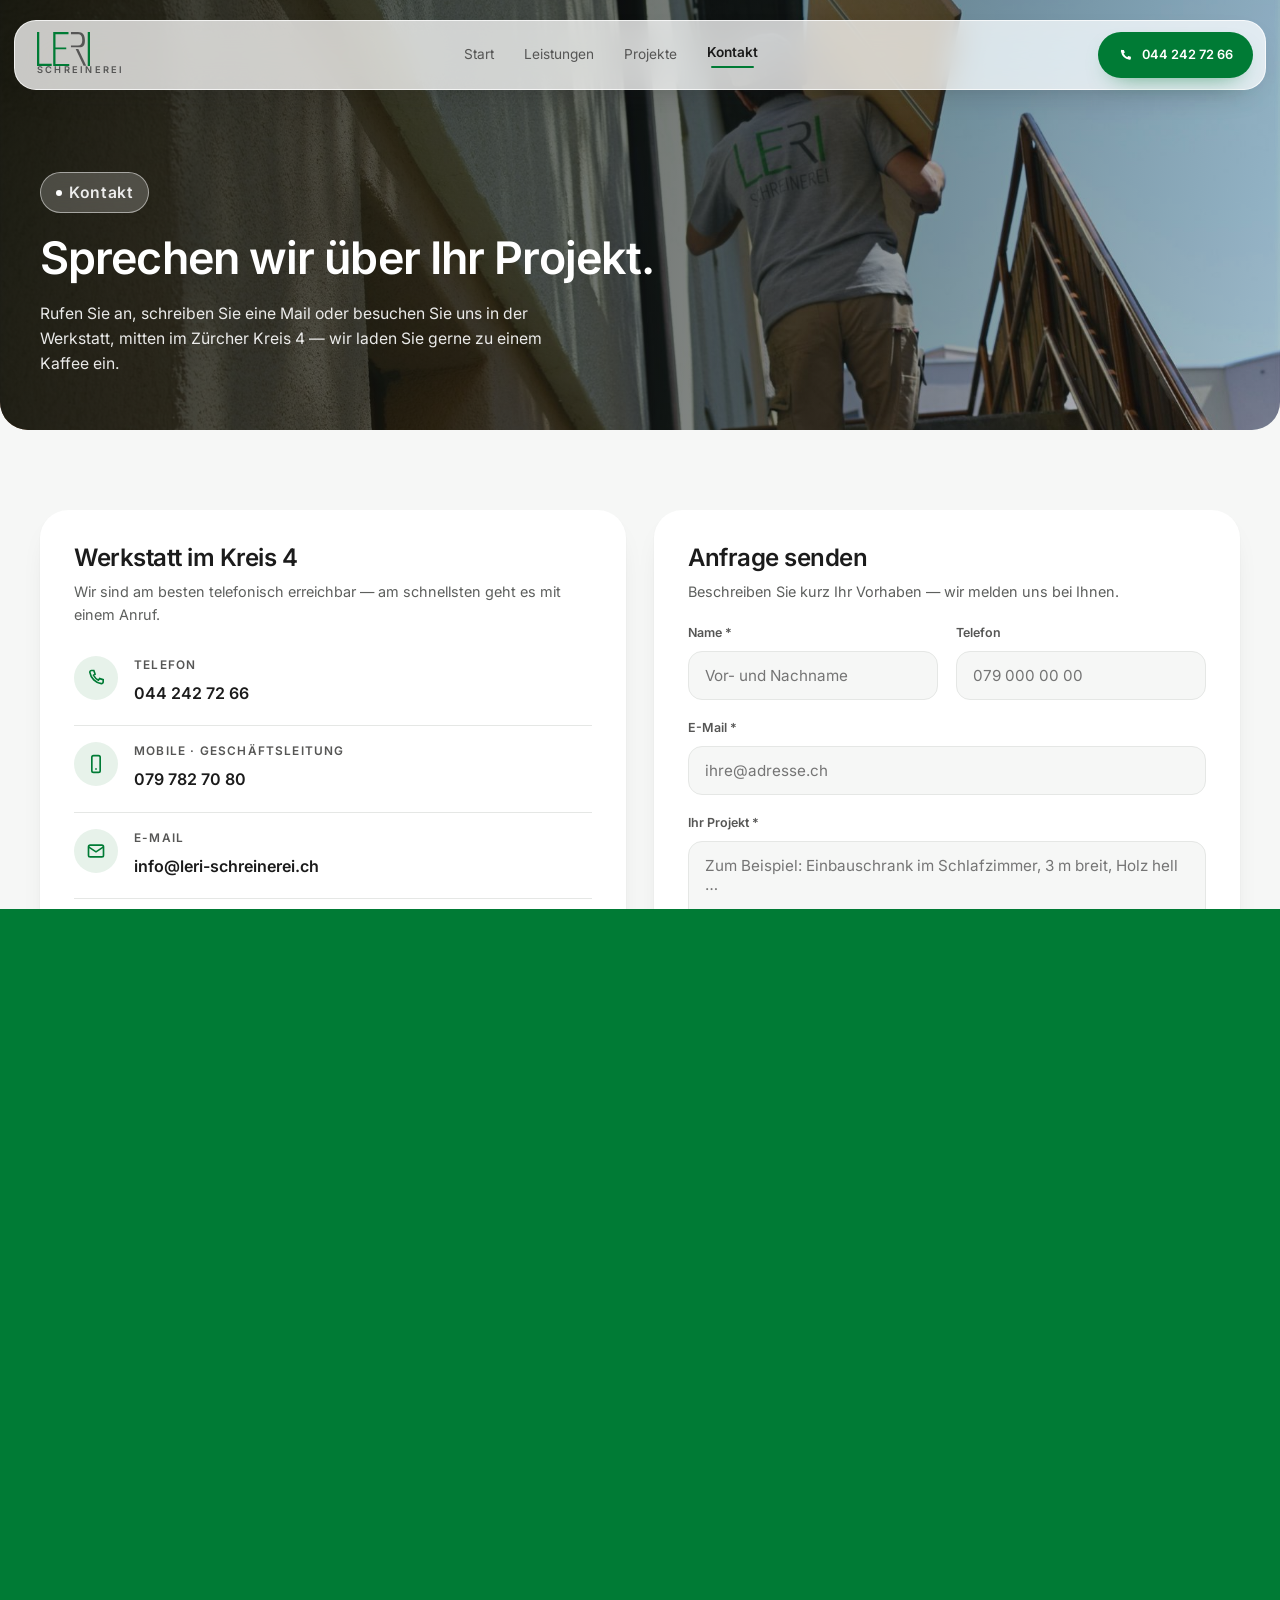
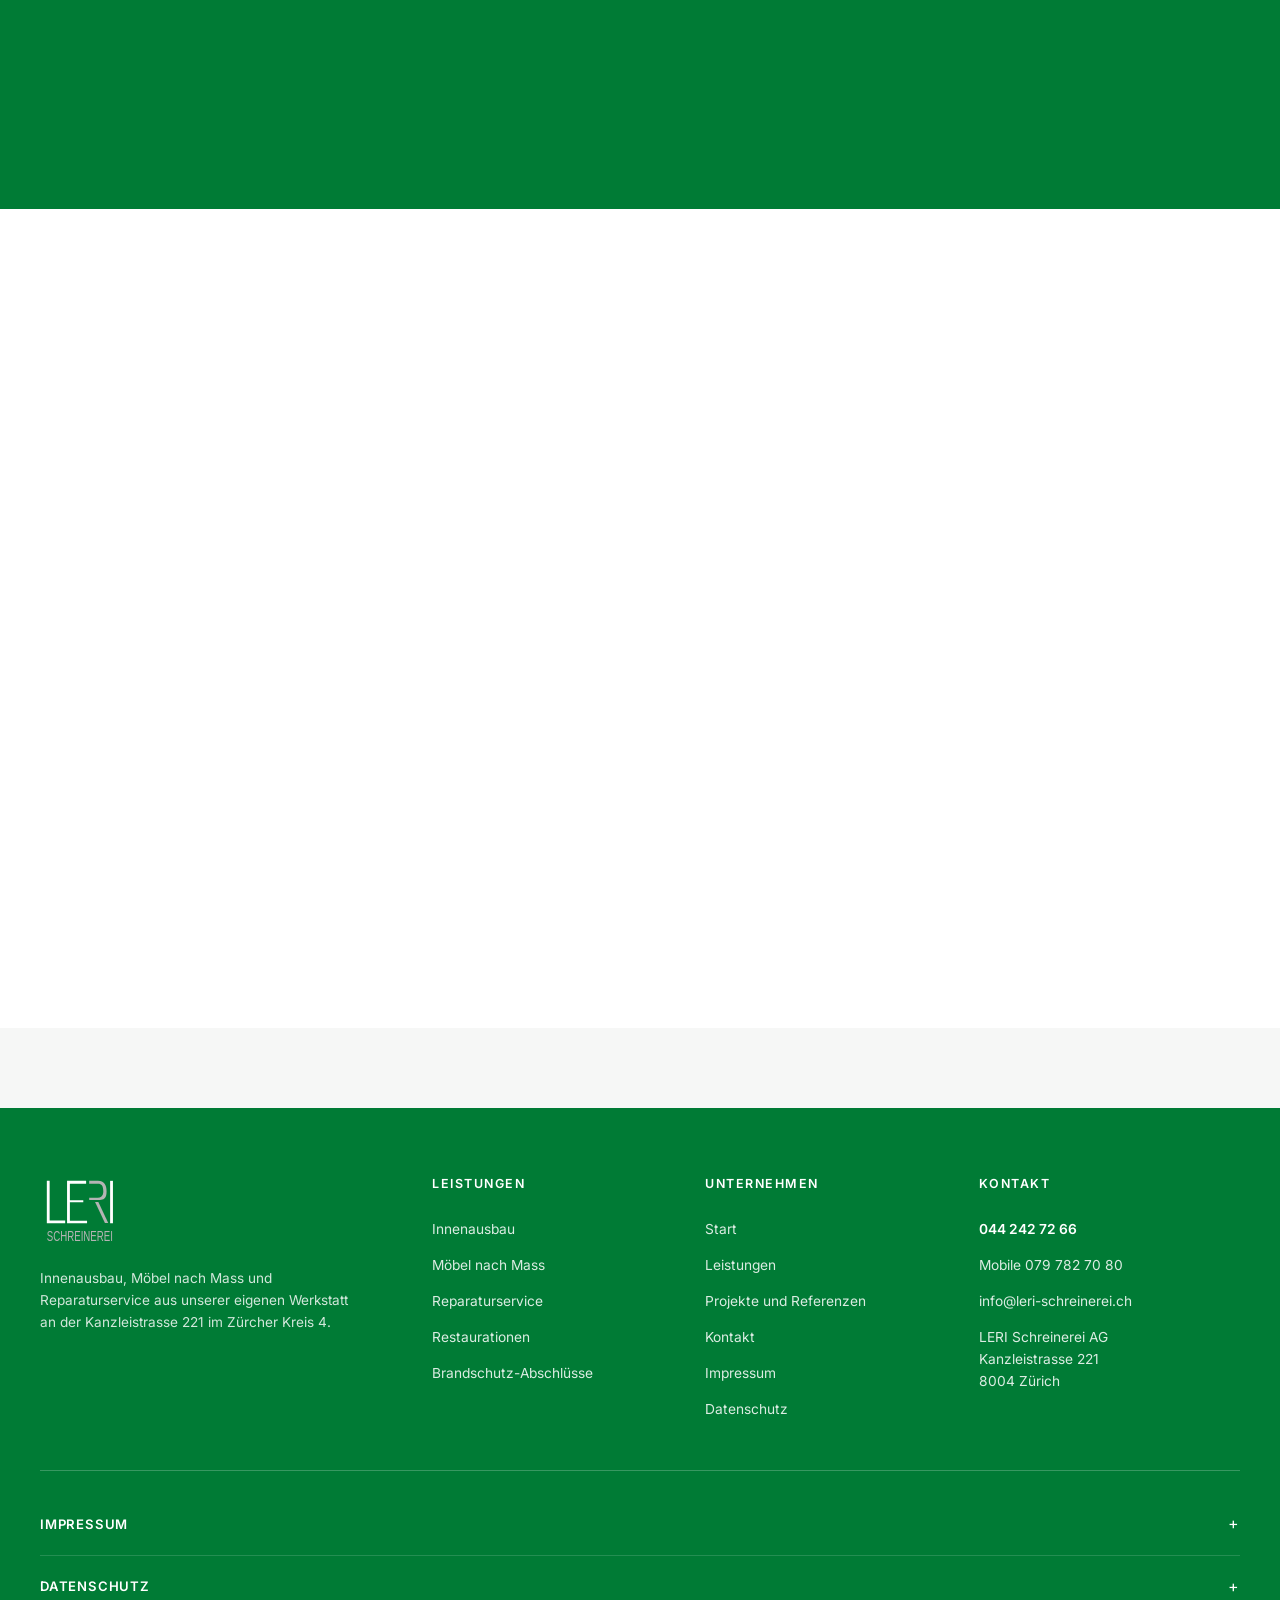
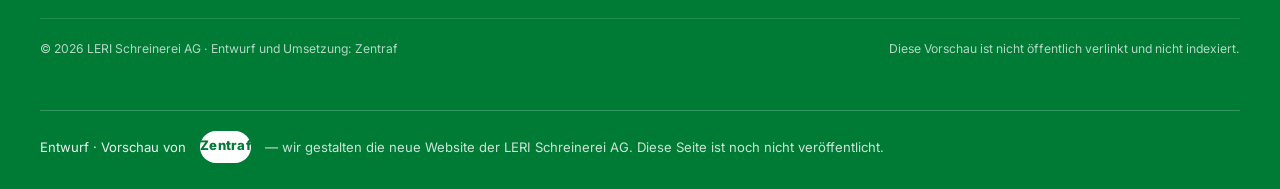
==== commit 4d252fdc: "Carrusel de proyectos (3 tiras, CSS puro), favicon con su logo original y el aviso de Zentraf al fin" ====
--- a/kontakt.html
+++ b/kontakt.html
@@ -17,8 +17,9 @@
 <meta property="og:url" content="https://zentraf-official.github.io/leri-schreinerei-v3/kontakt.html">
 <meta name="theme-color" content="#007B35">
 <link rel="icon" href="assets/favicon.svg" type="image/svg+xml">
+<link rel="icon" href="assets/favicon-32.png" sizes="32x32">
 <link rel="icon" href="assets/favicon.png" sizes="512x512">
-<link rel="apple-touch-icon" href="assets/favicon.png">
+<link rel="apple-touch-icon" href="assets/apple-touch-icon.png">
 <link rel="preload" as="font" type="font/woff2" href="assets/fuentes/inter-400.woff2" crossorigin>
 <link rel="preload" as="font" type="font/woff2" href="assets/fuentes/inter-600.woff2" crossorigin>
 <link rel="stylesheet" href="styles.css">
@@ -91,7 +92,9 @@
   <div class="velo" id="velo" aria-hidden="true"><span></span><span></span><span></span><span></span><span></span></div>
 
   <div class="progreso" id="progreso"></div>
-  <div class="aviso">Entwurf · Vorschau von Zentraf</div>
+  <!-- Aquí iba el cartel FIJO «Entwurf · Vorschau von Zentraf», flotando en la esquina
+       mientras se hacía scroll. El socio pidió quitarlo: ahora es la última línea del
+       pie (ver PIE → .pie__zentraf), con el enlace a la web de la agencia. -->
 
   <!-- ══ CABECERA EN PASTILLA ══ -->
   <header class="barra" id="barra">
@@ -306,6 +309,15 @@
           <span>Diese Vorschau ist nicht öffentlich verlinkt und nicht indexiert.</span>
         </div>
       </div>
+      <!-- ══ LO ÚLTIMO DE ABAJO: la línea de Zentraf, en verde y con enlace ══
+           Antes iba flotando en la esquina mientras se hacía scroll. El socio lo pidió
+           así: «que no se mueva mientras scroll, sino que esté abajo en el Footer, en lo
+           último de abajo, con un enlace que cuando le toquen se vaya a la web de
+           nosotros, la de la agencia». El nombre «Zentraf» ES el enlace. -->
+      <p class="pie__zentraf">
+        Entwurf · Vorschau von <a href="https://zentraf.ch" target="_blank" rel="noopener">Zentraf</a>
+        <span>— wir gestalten die neue Website der LERI Schreinerei AG. Diese Seite ist noch nicht veröffentlicht.</span>
+      </p>
     </div>
   </footer>
 
--- a/styles.css
+++ b/styles.css
@@ -97,12 +97,14 @@
 .velo.activo{pointer-events:all}
 .velo--dentro span{transform:translateY(0)}
 
-/* ══ AVISO DE BORRADOR + BARRA DE PROGRESO ══ */
+/* ══ BARRA DE PROGRESO ══
+   Aquí vivía el cartel FIJO «Entwurf · Vorschau von Zentraf», que iba flotando en la
+   esquina mientras se hacía scroll. El socio pidió quitarlo: «que no se mueva mientras
+   scroll, sino que esté abajo en el Footer, en lo último de abajo, con un enlace que
+   cuando le toquen se vaya a la web de nosotros». Ahora es la última línea del pie
+   (`.pie__zentraf`), al final del todo. */
 .progreso{position:fixed; top:0; left:0; height:3px; width:0; background:var(--verde); z-index:95; display:none}
 html.js .progreso{display:block}
-.aviso{position:fixed; right:14px; bottom:14px; z-index:80; background:var(--verde); color:#fff;
-  font-size:.6rem; letter-spacing:.16em; text-transform:uppercase; padding:7px 13px;
-  border-radius:999px; font-weight:600; box-shadow:var(--sombra)}
 
 /* ══ CABECERA EN PASTILLA (flotante, con desenfoque) ══ */
 .barra{position:fixed; top:20px; left:50%; transform:translateX(-50%); z-index:90;
@@ -177,7 +179,9 @@
 .pastilla--claro i{background:#fff}
 
 /* cabeza de bloque centrada */
-.cabeza{text-align:center; max-width:720px; margin:0 auto 52px}
+/* 780 px, medidos: con 720 el titular «Kleinigkeiten, die wir auch machen» dejaba
+   «machen» solo en la segunda línea, y eso se ve mal en una web de escaparate */
+.cabeza{text-align:center; max-width:780px; margin:0 auto 52px}
 .cabeza .pastilla{margin-bottom:20px}
 .cabeza h2{font-size:clamp(1.95rem,3.3vw,2.95rem); margin-bottom:14px}
 .cabeza p{font-size:1.02rem; color:var(--gris-texto); margin:0 auto; max-width:600px}
@@ -315,9 +319,12 @@
 .cta__media{position:absolute; inset:0}
 .cta__media img{width:100%; height:100%; object-fit:cover; object-position:50% 38%}
 .cta__velo{position:absolute; inset:0; background:linear-gradient(180deg,rgba(10,18,13,.62),rgba(10,18,13,.78))}
+/* width:100% para que el panel no se encoja al ancho de su propio texto: sin eso el
+   titular se partía y «Projekt.» quedaba solo en la segunda línea */
 .cta__panel{position:relative; z-index:2; background:rgba(255,255,255,.96);
   -webkit-backdrop-filter:blur(10px); backdrop-filter:blur(10px);
-  border-radius:var(--r-g); padding:52px 44px 46px; box-shadow:var(--sombra-alta); max-width:760px}
+  border-radius:var(--r-g); padding:52px 44px 46px; box-shadow:var(--sombra-alta);
+  width:100%; max-width:830px}
 .cta__panel .pastilla{margin-bottom:22px}
 .cta h2{font-size:clamp(1.9rem,3.2vw,2.7rem); margin-bottom:16px}
 .cta p{font-size:.95rem; color:var(--gris-texto); max-width:520px; margin:0 auto 28px}
@@ -346,10 +353,24 @@
 .legal{padding:8px 0 14px; max-width:760px}
 .legal p{font-size:.82rem; color:rgba(255,255,255,.8); margin:0 0 10px}
 .legal a{padding:4px 0; display:inline-block; color:#fff; text-decoration:underline; text-underline-offset:3px}
-/* aire abajo a la derecha: ahí vive el cartel de «Entwurf» y no debe tapar el crédito */
+/* El crédito ya no tiene que dejar aire a la derecha: ahí vivía el cartel fijo de
+   «Entwurf», que ya no existe (ahora es la última línea del pie, abajo del todo). */
 .pie__credito{display:flex; justify-content:space-between; gap:16px; flex-wrap:wrap;
-  padding:20px 240px 26px 0; font-size:.76rem; color:rgba(255,255,255,.7)}
+  padding:20px 0 18px; font-size:.76rem; color:rgba(255,255,255,.7)}
 .pie__credito a{padding:4px 0; display:inline-block}
+/* Lo último del pie: la línea de Zentraf, en verde y con el enlace a la agencia.
+   Está aquí y no flotando (encargo del socio). Sobre el verde del pie, el nombre
+   «Zentraf» va en una pastilla blanca con SU verde: así se lee, se ve que es un
+   enlace y el dedo lo acierta sin apuntar (mide 44 px de alto, el revisor pide 24). */
+.pie__zentraf{border-top:1px solid rgba(255,255,255,.22); padding:20px 0 26px;
+  display:flex; flex-wrap:wrap; align-items:center; gap:10px 14px;
+  font-size:.82rem; color:rgba(255,255,255,.92)}
+.pie__zentraf a{display:inline-flex; align-items:center; min-height:32px; padding:8px 16px;
+  background:#fff; color:var(--verde); font-weight:700; letter-spacing:.02em;
+  text-decoration:none; border-radius:999px}
+.pie__zentraf a:hover{background:var(--verde-suave); text-decoration:underline;
+  text-underline-offset:3px}
+.pie__zentraf span{color:rgba(255,255,255,.8)}
 
 /* ══ PÁGINAS INTERIORES ══ */
 .phero{position:relative; overflow:hidden; border-radius:0 0 var(--r-g) var(--r-g);
@@ -387,6 +408,50 @@
 .pieza--alta img{aspect-ratio:4/5}
 .pieza__cap{position:absolute; left:0; right:0; bottom:0; padding:34px 20px 16px;
   background:linear-gradient(180deg,transparent,rgba(10,18,13,.72)); color:#fff; font-size:.82rem; font-weight:600}
+
+/* ══ EL CARRUSEL DE PROYECTOS ══════════════════════════════════════════════════
+   Lo que pidió el socio: «yo quiero que la galería sea un carrusel de imágenes muy
+   duro en movimiento». Tres tiras de fotos que se mueven SOLAS, sin parar, sin
+   librerías: CSS puro con `@keyframes` sobre la pista duplicada dos veces.
+   Reglas que cumple:
+     · Sin JavaScript se ven las fotos igual (el movimiento no depende del motor).
+     · Al pasar el ratón por encima se para; al tocar en el móvil también (lo hace
+       app.js poniendo `.tira--quieta`, que solo añade «pausa»).
+     · El ancho de cada pieza sale de la foto (`--w`), así que no se recorta nada;
+       por eso las dos copias miden exactamente lo mismo y el salto es invisible:
+       cada pieza lleva su propio margen y NO se usa `gap` (con `gap`, la mitad de
+       la pista no coincide con una copia y el bucle da un tirón de 9 px).
+     · `.tiras` recorta el desbordamiento: nunca hay scroll horizontal (el revisor
+       lo comprueba en móvil).
+   Las duraciones las calcula `herramientas/fotos-galeria-leri.py` a partir del ancho
+   real de cada tira y de la velocidad pedida (62 / 46 / 74 px por segundo). */
+.tiras{overflow:hidden; padding:6px 0 0}
+.tira{padding:14px 0}
+.tira__pista{display:flex; width:max-content; will-change:transform}
+.tira__pieza{position:relative; flex:0 0 auto;
+  width:calc(var(--w) * var(--k,1)); height:calc(var(--alto,270px) * var(--k,1));
+  margin-right:18px; padding:0; border:0; background:var(--fondo); cursor:zoom-in;
+  border-radius:var(--r); overflow:hidden; box-shadow:var(--sombra);
+  transition:transform .35s var(--ease), box-shadow .35s var(--ease)}
+.tira__pieza:hover,.tira__pieza:focus-visible{transform:translateY(-5px) scale(1.012);
+  box-shadow:var(--sombra-alta); outline:none}
+.tira__pieza:focus-visible{outline:3px solid var(--verde); outline-offset:3px}
+.tira__pieza img{width:100%; height:100%; object-fit:cover; display:block}
+.tira__cap{position:absolute; left:0; right:0; bottom:0; padding:30px 16px 13px;
+  background:linear-gradient(180deg,transparent,rgba(10,18,13,.74)); color:#fff;
+  font-size:.78rem; font-weight:600; text-align:left;
+  opacity:0; transform:translateY(8px); transition:opacity .3s var(--ease), transform .3s var(--ease)}
+.tira__pieza:hover .tira__cap,.tira__pieza:focus-visible .tira__cap{opacity:1; transform:none}
+/* el ratón encima: se para. Y con el teclado dentro, también. */
+.tira:hover .tira__pista,
+.tira:focus-within .tira__pista,
+.tira--quieta .tira__pista{animation-play-state:paused}
+.tira--a .tira__pista{animation:leria 51s linear infinite}
+.tira--b .tira__pista{animation:lerib 64s linear infinite}
+.tira--c .tira__pista{animation:leric 44s linear infinite}
+@keyframes leria{from{transform:translateX(0)} to{transform:translateX(-50%)}}
+@keyframes lerib{from{transform:translateX(-50%)} to{transform:translateX(0)}}
+@keyframes leric{from{transform:translateX(0)} to{transform:translateX(-50%)}}
 
 /* vista ampliada */
 .luz{position:fixed; inset:0; z-index:260; background:rgba(10,14,11,.92); display:flex;
@@ -433,6 +498,13 @@
 .legal-sec h2{font-size:1.6rem; margin-bottom:18px}
 .legal-sec .legal p{color:var(--gris-texto); font-size:.9rem}
 .legal-sec .legal a{color:var(--verde); padding:4px 0}
+
+/* Un enlace dentro de un texto también tiene que ser cómodo con el dedo. Medido con
+   el revisor: «044 242 72 66» dentro de un párrafo se quedaba en 21 px de alto y lo
+   marcaba como aviso. Estos 4 px de relleno no se ven y le dan los 24 px que pide. */
+p a:not(.btn), address a:not(.btn), .nota-caja a, .ref__nota a{
+  display:inline-block; padding:4px 0}
+.nota-caja a, .ref__nota a{color:var(--verde); text-decoration:underline; text-underline-offset:3px}
 
 /* ══ ADAPTACIÓN A PANTALLAS PEQUEÑAS ══ */
 @media (max-width:1100px){
@@ -488,11 +560,24 @@
   .legal-sec{padding:28px 22px}
   .datos,.form{padding:24px 20px}
   .carga__logo{height:62px}
-  .aviso{right:10px; bottom:10px; font-size:.55rem}
+  /* el carrusel, más pequeño pero moviéndose igual: 0,55 del alto y del ancho */
+  .tiras{--k:.55; padding-top:0}
+  .tira{padding:9px 0}
+  .tira__pieza{margin-right:12px; border-radius:var(--r-p)}
+  .tira__cap{opacity:1; transform:none; font-size:.7rem; padding:22px 12px 10px}
 }
 
-/* quien pida menos movimiento, no lo recibe */
+/* quien pida menos movimiento, no lo recibe.
+   Y el carrusel no se queda a medias: se para y se convierte en una rejilla normal,
+   con cada foto UNA sola vez (las copias que existen para que el bucle sea continuo
+   se esconden; si no, se verían las 24 fotos dos veces). */
 @media (prefers-reduced-motion:reduce){
   *,*::before,*::after{animation-duration:.001ms!important; transition-duration:.001ms!important}
   html{scroll-behavior:auto}
+  .tiras{--k:.62; overflow:visible}
+  .tira{padding:0}
+  .tira__pista{animation:none!important; flex-wrap:wrap; width:100%; justify-content:center}
+  .tira__pieza[aria-hidden="true"]{display:none}
+  .tira__cap{opacity:1; transform:none}
+  .tira__pieza:hover,.tira__pieza:focus-visible{transform:none}
 }
